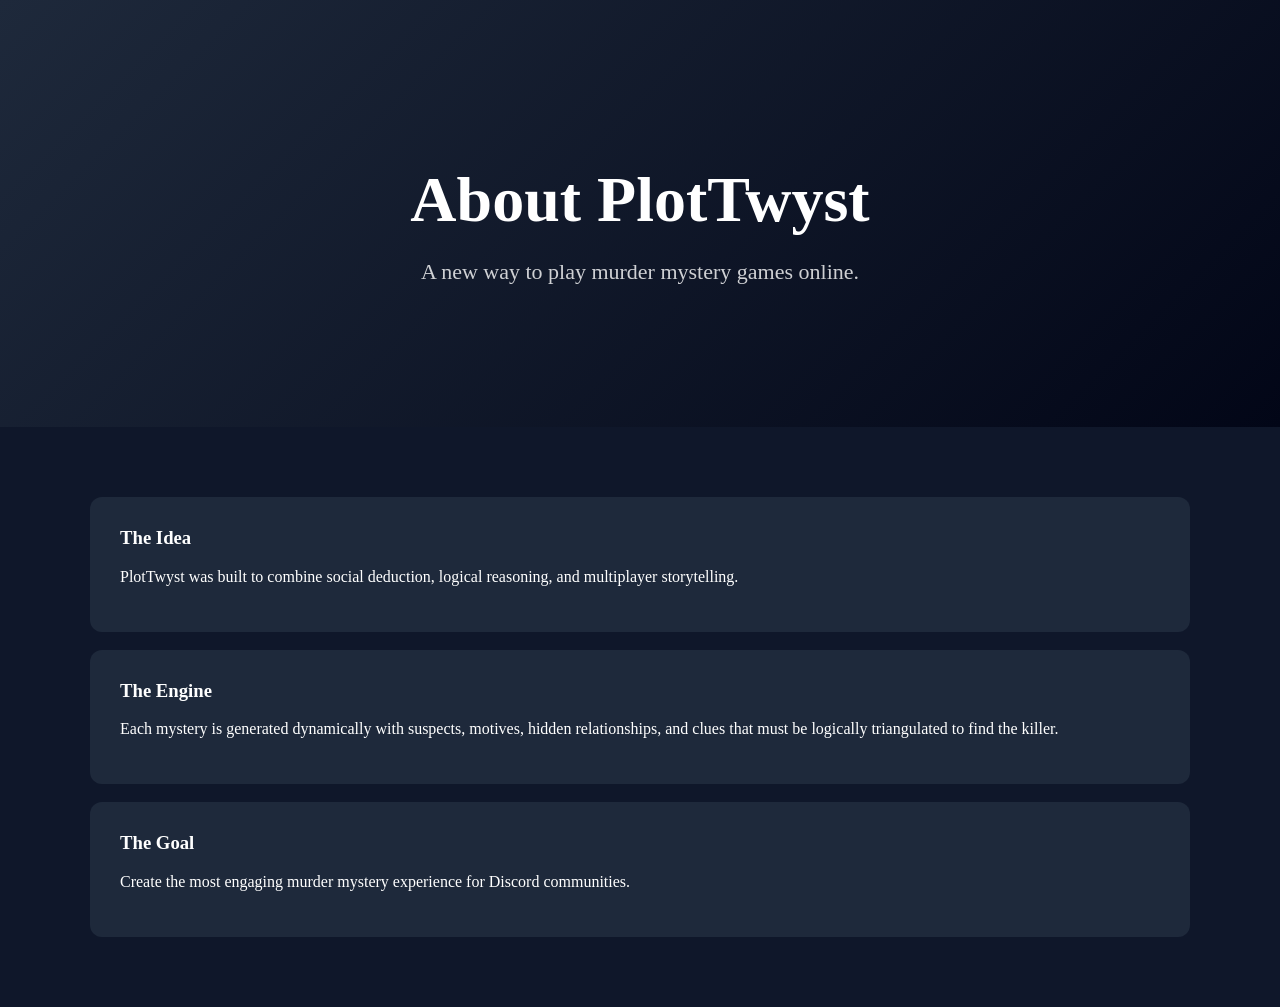
==== about.html @ 2ab7214e "Add files via upload" ====
<!DOCTYPE html>
<html>
<head>
<title>About PlotTwyst</title>
<link rel="stylesheet" href="style.css">
</head>

<body>

<div class="hero">
<h1>About PlotTwyst</h1>
<p>A new way to play murder mystery games online.</p>
</div>

<div class="container section">

<div class="card">
<h3>The Idea</h3>
<p>
PlotTwyst was built to combine social deduction, logical reasoning,
and multiplayer storytelling.
</p>
</div>

<br>

<div class="card">
<h3>The Engine</h3>
<p>
Each mystery is generated dynamically with suspects,
motives, hidden relationships, and clues that must be
logically triangulated to find the killer.
</p>
</div>

<br>

<div class="card">
<h3>The Goal</h3>
<p>
Create the most engaging murder mystery experience
for Discord communities.
</p>
</div>

</div>

</body>
</html>
---- style.css ----
/* NAVBAR */

.navbar {
display:flex;
justify-content:space-between;
align-items:center;
padding:20px 40px;
background:#111;
}

.logo {
font-size:22px;
font-weight:bold;
}

.nav-links a {
margin-left:20px;
text-decoration:none;
color:white;
font-weight:500;
}

.nav-links a:hover {
color:#ff4d4d;
}

body{
font-family: -apple-system,BlinkMacSystemFont,Segoe UI,Roboto;
margin:0;
background:#0f172a;
color:white;
}

.container{
max-width:1100px;
margin:auto;
padding:40px 20px;
}

.hero{
text-align:center;
padding:120px 20px;
background:linear-gradient(135deg,#1e293b,#020617);
}

.hero h1{
font-size:64px;
margin-bottom:10px;
}

.hero p{
font-size:22px;
opacity:.8;
}

.button{
display:inline-block;
margin-top:30px;
padding:14px 30px;
background:#6366f1;
border-radius:8px;
text-decoration:none;
color:white;
font-weight:600;
}

.section{
padding:70px 0;
}

.grid{
display:grid;
grid-template-columns:repeat(auto-fit,minmax(240px,1fr));
gap:30px;
}

.card{
background:#1e293b;
padding:30px;
border-radius:12px;
}

.card h3{
margin-top:0;
}

.step{
text-align:center;
}

.step-number{
font-size:40px;
background:#6366f1;
width:60px;
height:60px;
line-height:60px;
border-radius:50%;
margin:auto;
margin-bottom:15px;
}

footer{
text-align:center;
padding:40px;
opacity:.6;
}
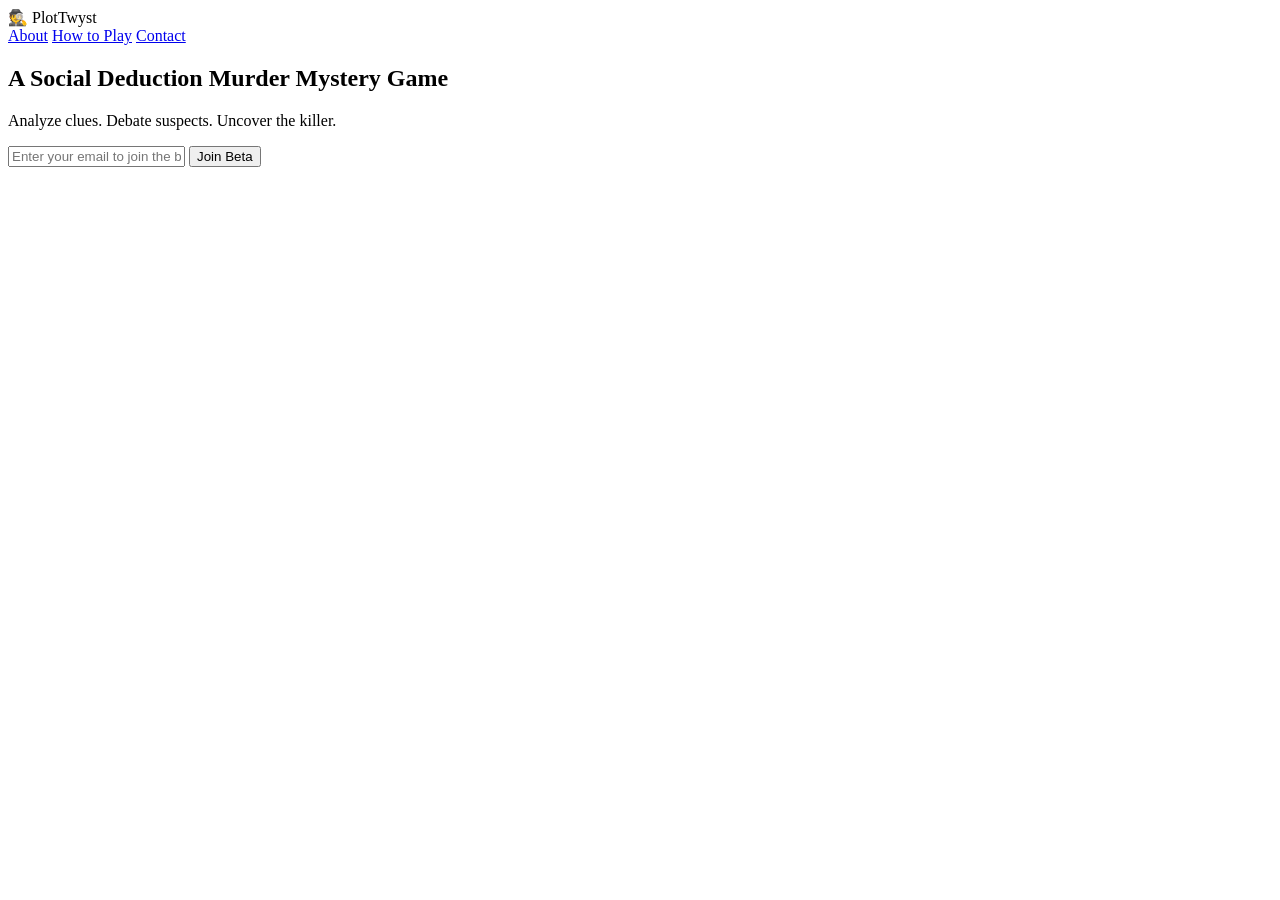
==== commit 169c4891: "Update about.html" ====
--- a/about.html
+++ b/about.html
@@ -1,49 +1,58 @@
 <!DOCTYPE html>
 <html>
+
 <head>
-<title>About PlotTwyst</title>
-<link rel="stylesheet" href="style.css">
+
+<title>PlotTwyst – Social Murder Mystery Game</title>
+
+<link rel="stylesheet" href="css/style.css">
+
 </head>
 
 <body>
 
-<div class="hero">
-<h1>About PlotTwyst</h1>
-<p>A new way to play murder mystery games online.</p>
-</div>
+<nav>
 
-<div class="container section">
+<div class="logo">🕵️ PlotTwyst</div>
 
-<div class="card">
-<h3>The Idea</h3>
-<p>
-PlotTwyst was built to combine social deduction, logical reasoning,
-and multiplayer storytelling.
-</p>
-</div>
+<div class="menu">
 
-<br>
-
-<div class="card">
-<h3>The Engine</h3>
-<p>
-Each mystery is generated dynamically with suspects,
-motives, hidden relationships, and clues that must be
-logically triangulated to find the killer.
-</p>
-</div>
-
-<br>
-
-<div class="card">
-<h3>The Goal</h3>
-<p>
-Create the most engaging murder mystery experience
-for Discord communities.
-</p>
-</div>
+<a href="about.html">About</a>
+<a href="how-to-play.html">How to Play</a>
+<a href="contact.html">Contact</a>
 
 </div>
 
-</body>
-</html>+</nav>
+
+
+<section class="hero">
+
+<h1>
+A Social Deduction Murder Mystery Game
+</h1>
+
+<p>
+Analyze clues. Debate suspects. Uncover the killer.
+</p>
+
+<form id="signup-form">
+
+<input
+type="email"
+placeholder="Enter your email to join the beta"
+required
+id="email"
+/>
+
+<button type="submit">
+
+Join Beta
+
+</button>
+
+</form>
+
+<p id="signup-status"></p>
+
+</section>
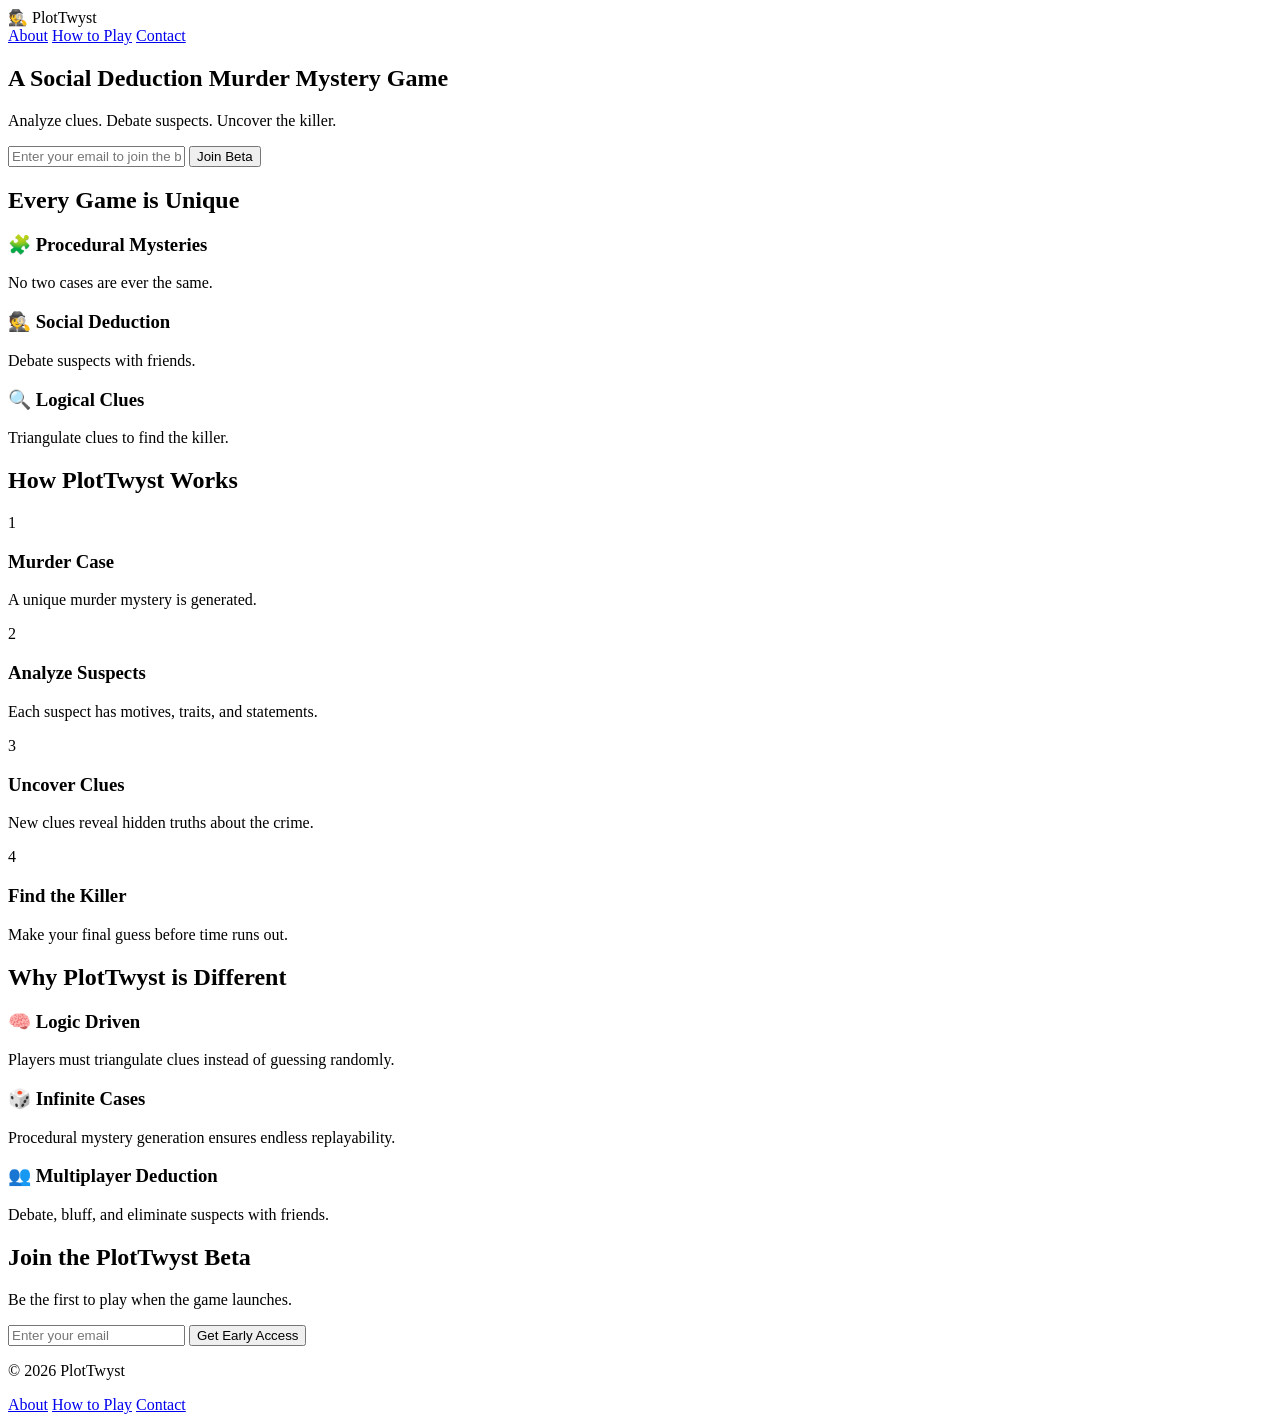
==== commit 7ff50732: "Update about.html" ====
--- a/about.html
+++ b/about.html
@@ -56,3 +56,171 @@
 <p id="signup-status"></p>
 
 </section>
+
+<section class="proof">
+
+<h2>Every Game is Unique</h2>
+
+<div class="proof-grid">
+
+<div>
+<h3>🧩 Procedural Mysteries</h3>
+<p>No two cases are ever the same.</p>
+</div>
+
+<div>
+<h3>🕵️ Social Deduction</h3>
+<p>Debate suspects with friends.</p>
+</div>
+
+<div>
+<h3>🔍 Logical Clues</h3>
+<p>Triangulate clues to find the killer.</p>
+</div>
+
+</div>
+
+</section>
+
+<section class="steps">
+
+<h2>How PlotTwyst Works</h2>
+
+<div class="steps-grid">
+
+<div class="step">
+
+<div class="number">1</div>
+
+<h3>Murder Case</h3>
+
+<p>
+A unique murder mystery is generated.
+</p>
+
+</div>
+
+<div class="step">
+
+<div class="number">2</div>
+
+<h3>Analyze Suspects</h3>
+
+<p>
+Each suspect has motives, traits, and statements.
+</p>
+
+</div>
+
+<div class="step">
+
+<div class="number">3</div>
+
+<h3>Uncover Clues</h3>
+
+<p>
+New clues reveal hidden truths about the crime.
+</p>
+
+</div>
+
+<div class="step">
+
+<div class="number">4</div>
+
+<h3>Find the Killer</h3>
+
+<p>
+Make your final guess before time runs out.
+</p>
+
+</div>
+
+</div>
+
+</section>
+
+<section class="features">
+
+<h2>Why PlotTwyst is Different</h2>
+
+<div class="features-grid">
+
+<div class="feature">
+
+<h3>🧠 Logic Driven</h3>
+
+<p>
+Players must triangulate clues instead of guessing randomly.
+</p>
+
+</div>
+
+<div class="feature">
+
+<h3>🎲 Infinite Cases</h3>
+
+<p>
+Procedural mystery generation ensures endless replayability.
+</p>
+
+</div>
+
+<div class="feature">
+
+<h3>👥 Multiplayer Deduction</h3>
+
+<p>
+Debate, bluff, and eliminate suspects with friends.
+</p>
+
+</div>
+
+</div>
+
+</section>
+
+<section class="cta">
+
+<h2>Join the PlotTwyst Beta</h2>
+
+<p>
+Be the first to play when the game launches.
+</p>
+
+<form id="signup-form-2">
+
+<input
+type="email"
+placeholder="Enter your email"
+required
+/>
+
+<button type="submit">
+
+Get Early Access
+
+</button>
+
+</form>
+
+</section>
+
+<footer>
+
+<p>© 2026 PlotTwyst</p>
+
+<div>
+
+<a href="about.html">About</a>
+<a href="how-to-play.html">How to Play</a>
+<a href="contact.html">Contact</a>
+
+</div>
+
+</footer>
+
+<script src="js/signup.js"></script>
+
+</body>
+</html>
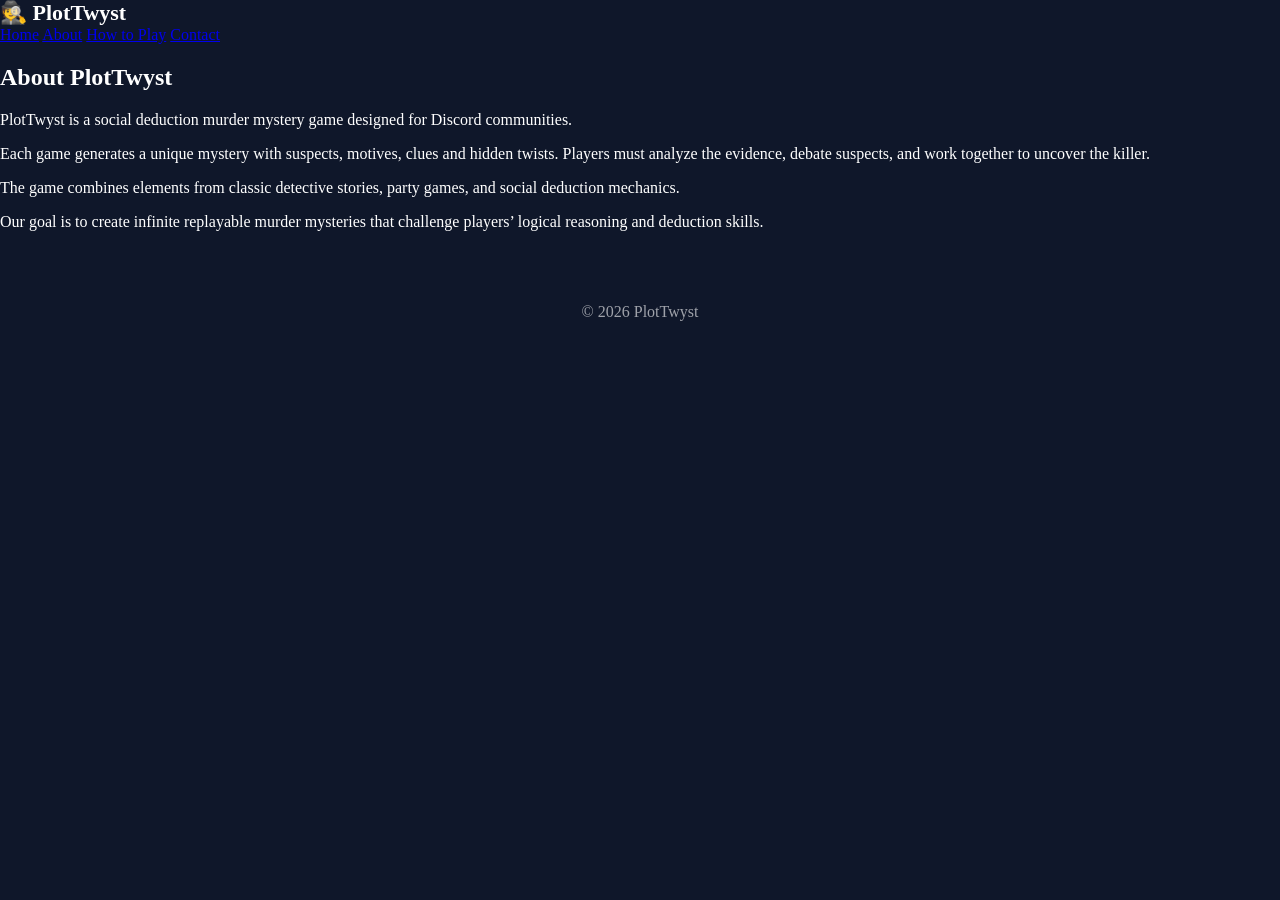
==== commit e0dcdb33: "Update about.html" ====
--- a/about.html
+++ b/about.html
@@ -3,9 +3,12 @@
 
 <head>
 
-<title>PlotTwyst – Social Murder Mystery Game</title>
+<meta charset="UTF-8">
+<meta name="viewport" content="width=device-width, initial-scale=1.0">
 
-<link rel="stylesheet" href="css/style.css">
+<title>About PlotTwyst</title>
+
+<link rel="stylesheet" href="style.css">
 
 </head>
 
@@ -17,6 +20,7 @@
 
 <div class="menu">
 
+<a href="index.html">Home</a>
 <a href="about.html">About</a>
 <a href="how-to-play.html">How to Play</a>
 <a href="contact.html">Contact</a>
@@ -26,201 +30,43 @@
 </nav>
 
 
-<section class="hero">
+<section class="page">
 
-<h1>
-A Social Deduction Murder Mystery Game
-</h1>
+<h1>About PlotTwyst</h1>
 
 <p>
-Analyze clues. Debate suspects. Uncover the killer.
+
+PlotTwyst is a social deduction murder mystery game designed for Discord communities.
+
 </p>
 
-<form id="signup-form">
+<p>
 
-<input
-type="email"
-placeholder="Enter your email to join the beta"
-required
-id="email"
-/>
+Each game generates a unique mystery with suspects, motives, clues and hidden twists. Players must analyze the evidence, debate suspects, and work together to uncover the killer.
 
-<button type="submit">
+</p>
 
-Join Beta
+<p>
 
-</button>
+The game combines elements from classic detective stories, party games, and social deduction mechanics.
 
-</form>
+</p>
 
-<p id="signup-status"></p>
+<p>
+
+Our goal is to create infinite replayable murder mysteries that challenge players’ logical reasoning and deduction skills.
+
+</p>
 
 </section>
 
-<section class="proof">
-
-<h2>Every Game is Unique</h2>
-
-<div class="proof-grid">
-
-<div>
-<h3>🧩 Procedural Mysteries</h3>
-<p>No two cases are ever the same.</p>
-</div>
-
-<div>
-<h3>🕵️ Social Deduction</h3>
-<p>Debate suspects with friends.</p>
-</div>
-
-<div>
-<h3>🔍 Logical Clues</h3>
-<p>Triangulate clues to find the killer.</p>
-</div>
-
-</div>
-
-</section>
-
-<section class="steps">
-
-<h2>How PlotTwyst Works</h2>
-
-<div class="steps-grid">
-
-<div class="step">
-
-<div class="number">1</div>
-
-<h3>Murder Case</h3>
-
-<p>
-A unique murder mystery is generated.
-</p>
-
-</div>
-
-<div class="step">
-
-<div class="number">2</div>
-
-<h3>Analyze Suspects</h3>
-
-<p>
-Each suspect has motives, traits, and statements.
-</p>
-
-</div>
-
-<div class="step">
-
-<div class="number">3</div>
-
-<h3>Uncover Clues</h3>
-
-<p>
-New clues reveal hidden truths about the crime.
-</p>
-
-</div>
-
-<div class="step">
-
-<div class="number">4</div>
-
-<h3>Find the Killer</h3>
-
-<p>
-Make your final guess before time runs out.
-</p>
-
-</div>
-
-</div>
-
-</section>
-
-<section class="features">
-
-<h2>Why PlotTwyst is Different</h2>
-
-<div class="features-grid">
-
-<div class="feature">
-
-<h3>🧠 Logic Driven</h3>
-
-<p>
-Players must triangulate clues instead of guessing randomly.
-</p>
-
-</div>
-
-<div class="feature">
-
-<h3>🎲 Infinite Cases</h3>
-
-<p>
-Procedural mystery generation ensures endless replayability.
-</p>
-
-</div>
-
-<div class="feature">
-
-<h3>👥 Multiplayer Deduction</h3>
-
-<p>
-Debate, bluff, and eliminate suspects with friends.
-</p>
-
-</div>
-
-</div>
-
-</section>
-
-<section class="cta">
-
-<h2>Join the PlotTwyst Beta</h2>
-
-<p>
-Be the first to play when the game launches.
-</p>
-
-<form id="signup-form-2">
-
-<input
-type="email"
-placeholder="Enter your email"
-required
-/>
-
-<button type="submit">
-
-Get Early Access
-
-</button>
-
-</form>
-
-</section>
 
 <footer>
 
 <p>© 2026 PlotTwyst</p>
 
-<div>
-
-<a href="about.html">About</a>
-<a href="how-to-play.html">How to Play</a>
-<a href="contact.html">Contact</a>
-
-</div>
-
 </footer>
 
-<script src="js/signup.js"></script>
+</body>
 
-</body>
 </html>
--- a/style.css
+++ b/style.css
@@ -0,0 +1,107 @@
+
+/* NAVBAR */
+
+.navbar {
+display:flex;
+justify-content:space-between;
+align-items:center;
+padding:20px 40px;
+background:#111;
+}
+
+.logo {
+font-size:22px;
+font-weight:bold;
+}
+
+.nav-links a {
+margin-left:20px;
+text-decoration:none;
+color:white;
+font-weight:500;
+}
+
+.nav-links a:hover {
+color:#ff4d4d;
+}
+
+body{
+font-family: -apple-system,BlinkMacSystemFont,Segoe UI,Roboto;
+margin:0;
+background:#0f172a;
+color:white;
+}
+
+.container{
+max-width:1100px;
+margin:auto;
+padding:40px 20px;
+}
+
+.hero{
+text-align:center;
+padding:120px 20px;
+background:linear-gradient(135deg,#1e293b,#020617);
+}
+
+.hero h1{
+font-size:64px;
+margin-bottom:10px;
+}
+
+.hero p{
+font-size:22px;
+opacity:.8;
+}
+
+.button{
+display:inline-block;
+margin-top:30px;
+padding:14px 30px;
+background:#6366f1;
+border-radius:8px;
+text-decoration:none;
+color:white;
+font-weight:600;
+}
+
+.section{
+padding:70px 0;
+}
+
+.grid{
+display:grid;
+grid-template-columns:repeat(auto-fit,minmax(240px,1fr));
+gap:30px;
+}
+
+.card{
+background:#1e293b;
+padding:30px;
+border-radius:12px;
+}
+
+.card h3{
+margin-top:0;
+}
+
+.step{
+text-align:center;
+}
+
+.step-number{
+font-size:40px;
+background:#6366f1;
+width:60px;
+height:60px;
+line-height:60px;
+border-radius:50%;
+margin:auto;
+margin-bottom:15px;
+}
+
+footer{
+text-align:center;
+padding:40px;
+opacity:.6;
+}
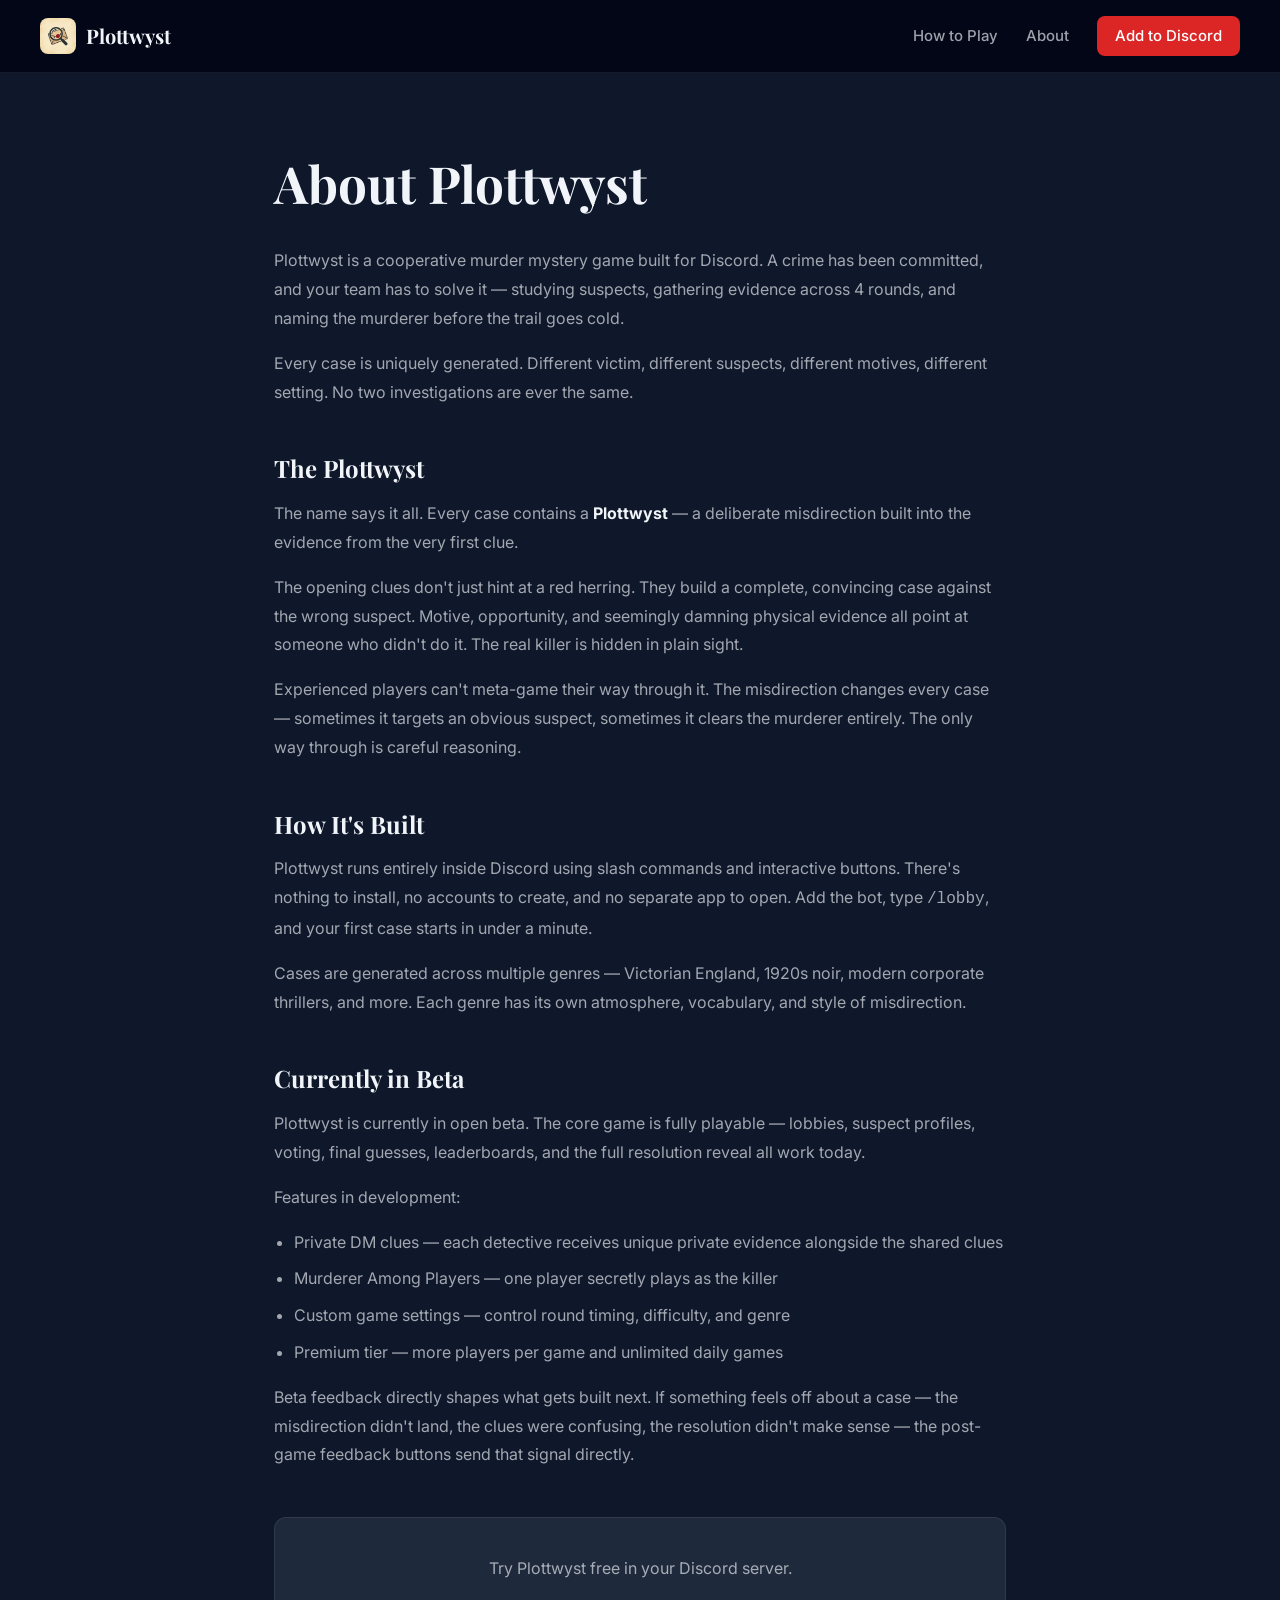
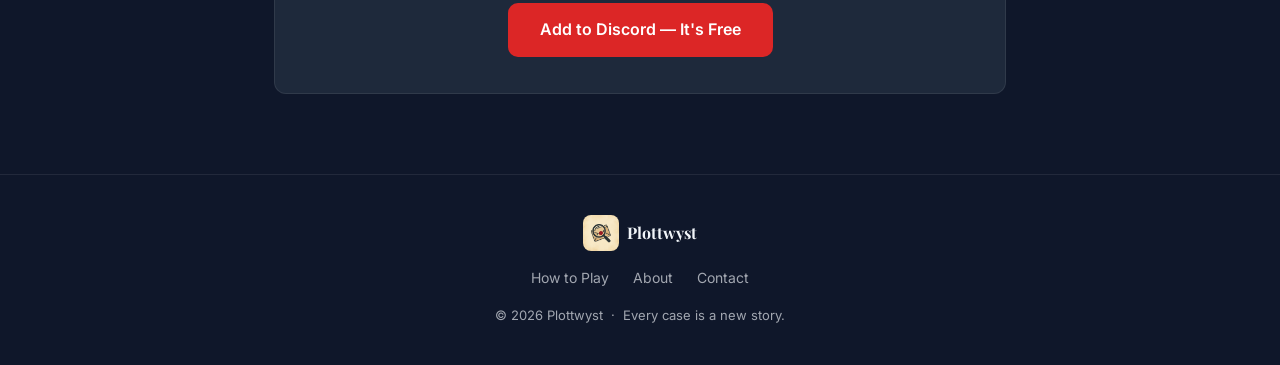
==== commit a6a88c75: "feat: full website revamp for beta launch - index.html: complete rewrite — hero with Add to Discord " ====
--- a/about.html
+++ b/about.html
@@ -1,72 +1,112 @@
 <!DOCTYPE html>
-<html>
-
+<html lang="en">
 <head>
-
-<meta charset="UTF-8">
-<meta name="viewport" content="width=device-width, initial-scale=1.0">
-
-<title>About PlotTwyst</title>
-
-<link rel="stylesheet" href="style.css">
-
+  <meta charset="UTF-8">
+  <meta name="viewport" content="width=device-width, initial-scale=1.0">
+  <title>About — Plottwyst</title>
+  <meta name="description" content="Plottwyst is a cooperative murder mystery game for Discord. Every case is uniquely generated. Every case has a Plottwyst.">
+  <link rel="icon" type="image/png" href="logo.png">
+  <link rel="preconnect" href="https://fonts.googleapis.com">
+  <link rel="preconnect" href="https://fonts.gstatic.com" crossorigin>
+  <link href="https://fonts.googleapis.com/css2?family=Playfair+Display:wght@700;900&family=Inter:wght@400;500;600&display=swap" rel="stylesheet">
+  <link rel="stylesheet" href="style.css">
 </head>
-
 <body>
 
 <nav>
-
-<div class="logo">🕵️ PlotTwyst</div>
-
-<div class="menu">
-
-<a href="index.html">Home</a>
-<a href="about.html">About</a>
-<a href="how-to-play.html">How to Play</a>
-<a href="contact.html">Contact</a>
-
-</div>
-
+  <a href="index.html" class="logo">
+    <img src="logo.png" alt="Plottwyst logo" class="logo-img">
+    <span>Plottwyst</span>
+  </a>
+  <div class="menu">
+    <a href="how-to-play.html">How to Play</a>
+    <a href="about.html">About</a>
+    <a href="https://discord.com/oauth2/authorize?client_id=1469917860406100093&permissions=277025777728&integration_type=0&scope=bot+applications.commands" class="btn-nav" target="_blank" rel="noopener">Add to Discord</a>
+  </div>
 </nav>
 
 
 <section class="page">
+  <h1>About Plottwyst</h1>
 
-<h1>About PlotTwyst</h1>
+  <p>
+    Plottwyst is a cooperative murder mystery game built for Discord. A crime has been committed, and your team has to solve it — studying suspects, gathering evidence across 4 rounds, and naming the murderer before the trail goes cold.
+  </p>
 
-<p>
+  <p>
+    Every case is uniquely generated. Different victim, different suspects, different motives, different setting. No two investigations are ever the same.
+  </p>
 
-PlotTwyst is a social deduction murder mystery game designed for Discord communities.
 
-</p>
+  <h2>The Plottwyst</h2>
 
-<p>
+  <p>
+    The name says it all. Every case contains a <strong>Plottwyst</strong> — a deliberate misdirection built into the evidence from the very first clue.
+  </p>
 
-Each game generates a unique mystery with suspects, motives, clues and hidden twists. Players must analyze the evidence, debate suspects, and work together to uncover the killer.
+  <p>
+    The opening clues don't just hint at a red herring. They build a complete, convincing case against the wrong suspect. Motive, opportunity, and seemingly damning physical evidence all point at someone who didn't do it. The real killer is hidden in plain sight.
+  </p>
 
-</p>
+  <p>
+    Experienced players can't meta-game their way through it. The misdirection changes every case — sometimes it targets an obvious suspect, sometimes it clears the murderer entirely. The only way through is careful reasoning.
+  </p>
 
-<p>
 
-The game combines elements from classic detective stories, party games, and social deduction mechanics.
+  <h2>How It's Built</h2>
 
-</p>
+  <p>
+    Plottwyst runs entirely inside Discord using slash commands and interactive buttons. There's nothing to install, no accounts to create, and no separate app to open. Add the bot, type <code>/lobby</code>, and your first case starts in under a minute.
+  </p>
 
-<p>
+  <p>
+    Cases are generated across multiple genres — Victorian England, 1920s noir, modern corporate thrillers, and more. Each genre has its own atmosphere, vocabulary, and style of misdirection.
+  </p>
 
-Our goal is to create infinite replayable murder mysteries that challenge players’ logical reasoning and deduction skills.
 
-</p>
+  <h2>Currently in Beta</h2>
 
+  <p>
+    Plottwyst is currently in open beta. The core game is fully playable — lobbies, suspect profiles, voting, final guesses, leaderboards, and the full resolution reveal all work today.
+  </p>
+
+  <p>
+    Features in development:
+  </p>
+
+  <ul>
+    <li>Private DM clues — each detective receives unique private evidence alongside the shared clues</li>
+    <li>Murderer Among Players — one player secretly plays as the killer</li>
+    <li>Custom game settings — control round timing, difficulty, and genre</li>
+    <li>Premium tier — more players per game and unlimited daily games</li>
+  </ul>
+
+  <p>
+    Beta feedback directly shapes what gets built next. If something feels off about a case — the misdirection didn't land, the clues were confusing, the resolution didn't make sense — the post-game feedback buttons send that signal directly.
+  </p>
+
+
+  <div class="cta-inline">
+    <p>Try Plottwyst free in your Discord server.</p>
+    <a href="https://discord.com/oauth2/authorize?client_id=1469917860406100093&permissions=277025777728&integration_type=0&scope=bot+applications.commands" class="btn-primary" target="_blank" rel="noopener">Add to Discord — It's Free</a>
+  </div>
 </section>
 
 
 <footer>
-
-<p>© 2026 PlotTwyst</p>
-
+  <div class="footer-inner">
+    <div class="footer-logo">
+      <img src="logo.png" alt="Plottwyst" class="logo-img">
+      <span>Plottwyst</span>
+    </div>
+    <div class="footer-links">
+      <a href="how-to-play.html">How to Play</a>
+      <a href="about.html">About</a>
+      <a href="contact.html">Contact</a>
+    </div>
+    <p class="footer-copy">© 2026 Plottwyst &nbsp;·&nbsp; Every case is a new story.</p>
+  </div>
 </footer>
 
 </body>
-
 </html>
--- a/style.css
+++ b/style.css
@@ -1,107 +1,600 @@
-
-/* NAVBAR */
-
-.navbar {
-display:flex;
-justify-content:space-between;
-align-items:center;
-padding:20px 40px;
-background:#111;
+/* ── Reset & Base ──────────────────────────────────────────────────────── */
+*, *::before, *::after { box-sizing: border-box; margin: 0; padding: 0; }
+
+:root {
+  --bg:          #0f172a;
+  --bg-card:     #1e293b;
+  --bg-dark:     #020617;
+  --accent:      #dc2626;
+  --accent-hover:#b91c1c;
+  --gold:        #f59e0b;
+  --text:        #f1f5f9;
+  --text-muted:  rgba(241,245,249,0.65);
+  --border:      rgba(255,255,255,0.08);
+  --radius:      12px;
+}
+
+html { scroll-behavior: smooth; }
+
+body {
+  font-family: 'Inter', Arial, sans-serif;
+  background: var(--bg);
+  color: var(--text);
+  line-height: 1.6;
+}
+
+h1, h2, h3 {
+  font-family: 'Playfair Display', Georgia, serif;
+  line-height: 1.2;
+}
+
+a { color: inherit; text-decoration: none; }
+
+.container {
+  max-width: 1080px;
+  margin: 0 auto;
+  padding: 0 24px;
+}
+
+
+/* ── Nav ────────────────────────────────────────────────────────────────── */
+nav {
+  display: flex;
+  justify-content: space-between;
+  align-items: center;
+  padding: 16px 40px;
+  background: var(--bg-dark);
+  border-bottom: 1px solid var(--border);
+  position: sticky;
+  top: 0;
+  z-index: 100;
 }
 
 .logo {
-font-size:22px;
-font-weight:bold;
-}
-
-.nav-links a {
-margin-left:20px;
-text-decoration:none;
-color:white;
-font-weight:500;
-}
-
-.nav-links a:hover {
-color:#ff4d4d;
-}
-
-body{
-font-family: -apple-system,BlinkMacSystemFont,Segoe UI,Roboto;
-margin:0;
-background:#0f172a;
-color:white;
-}
-
-.container{
-max-width:1100px;
-margin:auto;
-padding:40px 20px;
-}
-
-.hero{
-text-align:center;
-padding:120px 20px;
-background:linear-gradient(135deg,#1e293b,#020617);
-}
-
-.hero h1{
-font-size:64px;
-margin-bottom:10px;
-}
-
-.hero p{
-font-size:22px;
-opacity:.8;
-}
-
-.button{
-display:inline-block;
-margin-top:30px;
-padding:14px 30px;
-background:#6366f1;
-border-radius:8px;
-text-decoration:none;
-color:white;
-font-weight:600;
-}
-
-.section{
-padding:70px 0;
-}
-
-.grid{
-display:grid;
-grid-template-columns:repeat(auto-fit,minmax(240px,1fr));
-gap:30px;
-}
-
-.card{
-background:#1e293b;
-padding:30px;
-border-radius:12px;
-}
-
-.card h3{
-margin-top:0;
-}
-
-.step{
-text-align:center;
-}
-
-.step-number{
-font-size:40px;
-background:#6366f1;
-width:60px;
-height:60px;
-line-height:60px;
-border-radius:50%;
-margin:auto;
-margin-bottom:15px;
-}
-
-footer{
-text-align:center;
-padding:40px;
-opacity:.6;
-}+  display: flex;
+  align-items: center;
+  gap: 10px;
+  font-family: 'Playfair Display', serif;
+  font-size: 20px;
+  font-weight: 700;
+}
+
+.logo-img {
+  width: 36px;
+  height: 36px;
+  border-radius: 8px;
+  object-fit: cover;
+}
+
+.menu {
+  display: flex;
+  align-items: center;
+  gap: 28px;
+}
+
+.menu a {
+  color: var(--text-muted);
+  font-size: 15px;
+  font-weight: 500;
+  transition: color 0.2s;
+}
+
+.menu a:hover { color: var(--text); }
+
+.btn-nav {
+  background: var(--accent);
+  color: white !important;
+  padding: 8px 18px;
+  border-radius: 8px;
+  font-weight: 600;
+  font-size: 14px;
+  transition: background 0.2s;
+}
+
+.btn-nav:hover { background: var(--accent-hover) !important; }
+
+
+/* ── Buttons ────────────────────────────────────────────────────────────── */
+.btn-primary {
+  display: inline-block;
+  background: var(--accent);
+  color: white;
+  padding: 14px 32px;
+  border-radius: 10px;
+  font-weight: 600;
+  font-size: 16px;
+  transition: background 0.2s, transform 0.15s;
+}
+
+.btn-primary:hover {
+  background: var(--accent-hover);
+  transform: translateY(-1px);
+}
+
+.btn-secondary {
+  display: inline-block;
+  background: transparent;
+  color: var(--text);
+  padding: 14px 32px;
+  border-radius: 10px;
+  font-weight: 600;
+  font-size: 16px;
+  border: 1px solid var(--border);
+  transition: border-color 0.2s, background 0.2s;
+}
+
+.btn-secondary:hover {
+  border-color: rgba(255,255,255,0.3);
+  background: rgba(255,255,255,0.05);
+}
+
+.btn-outline {
+  display: inline-block;
+  background: transparent;
+  color: var(--text-muted);
+  padding: 14px 32px;
+  border-radius: 10px;
+  font-weight: 600;
+  font-size: 16px;
+  border: 1px solid var(--border);
+  cursor: default;
+}
+
+
+/* ── Badge ──────────────────────────────────────────────────────────────── */
+.badge {
+  display: inline-block;
+  background: rgba(220,38,38,0.15);
+  color: #fca5a5;
+  border: 1px solid rgba(220,38,38,0.3);
+  padding: 4px 14px;
+  border-radius: 999px;
+  font-size: 13px;
+  font-weight: 600;
+  margin-bottom: 24px;
+}
+
+
+/* ── Hero ───────────────────────────────────────────────────────────────── */
+.hero {
+  text-align: center;
+  padding: 100px 24px 80px;
+  background: radial-gradient(ellipse at top, #1e1030 0%, var(--bg) 65%);
+}
+
+.hero h1 {
+  font-size: clamp(40px, 6vw, 72px);
+  font-weight: 900;
+  margin-bottom: 24px;
+  letter-spacing: -0.5px;
+}
+
+.hero-sub {
+  font-size: clamp(16px, 2vw, 19px);
+  color: var(--text-muted);
+  margin-bottom: 36px;
+  line-height: 1.7;
+}
+
+.hero-sub strong { color: var(--text); }
+
+.hero-cta {
+  display: flex;
+  justify-content: center;
+  gap: 16px;
+  flex-wrap: wrap;
+  margin-bottom: 20px;
+}
+
+.hero-meta {
+  font-size: 13px;
+  color: var(--text-muted);
+  margin-top: 8px;
+}
+
+
+/* ── What is the Plottwyst ──────────────────────────────────────────────── */
+.what-is {
+  padding: 80px 24px;
+  background: var(--bg-dark);
+  border-top: 1px solid var(--border);
+  border-bottom: 1px solid var(--border);
+}
+
+.what-is-inner {
+  display: grid;
+  grid-template-columns: 1fr 1fr;
+  gap: 60px;
+  align-items: center;
+}
+
+.what-is-text h2 {
+  font-size: clamp(28px, 3vw, 40px);
+  margin-bottom: 20px;
+}
+
+.what-is-text p {
+  color: var(--text-muted);
+  font-size: 16px;
+  margin-bottom: 14px;
+  line-height: 1.8;
+}
+
+.what-is-text p strong { color: var(--text); }
+
+.what-is-card {
+  background: var(--bg-card);
+  border: 1px solid var(--border);
+  border-left: 3px solid var(--accent);
+  border-radius: var(--radius);
+  padding: 32px;
+}
+
+.quote {
+  font-size: 16px;
+  color: var(--text-muted);
+  line-height: 1.8;
+}
+
+
+/* ── How it Works ───────────────────────────────────────────────────────── */
+.how-it-works {
+  padding: 80px 24px;
+  text-align: center;
+}
+
+.how-it-works h2 {
+  font-size: clamp(28px, 3vw, 40px);
+  margin-bottom: 48px;
+}
+
+.steps-grid {
+  display: grid;
+  grid-template-columns: repeat(auto-fit, minmax(220px, 1fr));
+  gap: 24px;
+  max-width: 1000px;
+  margin: 0 auto;
+}
+
+.step {
+  background: var(--bg-card);
+  border: 1px solid var(--border);
+  border-radius: var(--radius);
+  padding: 28px 24px;
+  text-align: left;
+  transition: border-color 0.2s;
+}
+
+.step:hover { border-color: rgba(255,255,255,0.2); }
+
+.step-number {
+  width: 36px;
+  height: 36px;
+  background: var(--accent);
+  color: white;
+  border-radius: 50%;
+  display: flex;
+  align-items: center;
+  justify-content: center;
+  font-weight: 700;
+  font-size: 15px;
+  margin-bottom: 16px;
+}
+
+.step h3 {
+  font-size: 17px;
+  margin-bottom: 10px;
+}
+
+.step p {
+  font-size: 14px;
+  color: var(--text-muted);
+  line-height: 1.7;
+}
+
+
+/* ── Features ───────────────────────────────────────────────────────────── */
+.features {
+  padding: 80px 24px;
+  background: var(--bg-dark);
+  text-align: center;
+  border-top: 1px solid var(--border);
+  border-bottom: 1px solid var(--border);
+}
+
+.features h2 {
+  font-size: clamp(28px, 3vw, 40px);
+  margin-bottom: 48px;
+}
+
+.features-grid {
+  display: grid;
+  grid-template-columns: repeat(auto-fit, minmax(260px, 1fr));
+  gap: 24px;
+  max-width: 1000px;
+  margin: 0 auto;
+}
+
+.feature-card {
+  background: var(--bg-card);
+  border: 1px solid var(--border);
+  border-radius: var(--radius);
+  padding: 32px 28px;
+  text-align: left;
+  transition: border-color 0.2s, transform 0.2s;
+}
+
+.feature-card:hover {
+  border-color: rgba(255,255,255,0.2);
+  transform: translateY(-2px);
+}
+
+.feature-icon {
+  font-size: 28px;
+  margin-bottom: 16px;
+}
+
+.feature-card h3 {
+  font-size: 18px;
+  margin-bottom: 10px;
+}
+
+.feature-card p {
+  font-size: 14px;
+  color: var(--text-muted);
+  line-height: 1.7;
+}
+
+
+/* ── Pricing ────────────────────────────────────────────────────────────── */
+.pricing {
+  padding: 80px 24px;
+  text-align: center;
+}
+
+.pricing h2 {
+  font-size: clamp(28px, 3vw, 40px);
+  margin-bottom: 12px;
+}
+
+.section-sub {
+  color: var(--text-muted);
+  font-size: 16px;
+  margin-bottom: 48px;
+}
+
+.pricing-grid {
+  display: grid;
+  grid-template-columns: repeat(auto-fit, minmax(280px, 1fr));
+  gap: 24px;
+  max-width: 720px;
+  margin: 0 auto;
+}
+
+.pricing-card {
+  background: var(--bg-card);
+  border: 1px solid var(--border);
+  border-radius: var(--radius);
+  padding: 36px 32px;
+  text-align: left;
+  position: relative;
+}
+
+.pricing-premium {
+  border-color: var(--gold);
+}
+
+.premium-badge {
+  position: absolute;
+  top: -12px;
+  left: 50%;
+  transform: translateX(-50%);
+  background: var(--gold);
+  color: #0f172a;
+  padding: 3px 16px;
+  border-radius: 999px;
+  font-size: 12px;
+  font-weight: 700;
+  white-space: nowrap;
+}
+
+.pricing-card h3 {
+  font-size: 20px;
+  margin-bottom: 20px;
+}
+
+.pricing-card ul {
+  list-style: none;
+  margin-bottom: 28px;
+}
+
+.pricing-card ul li {
+  font-size: 14px;
+  color: var(--text-muted);
+  padding: 6px 0;
+  border-bottom: 1px solid var(--border);
+}
+
+.pricing-card ul li strong { color: var(--text); }
+
+.pricing-card .btn-primary,
+.pricing-card .btn-outline {
+  width: 100%;
+  text-align: center;
+}
+
+
+/* ── Bottom CTA ─────────────────────────────────────────────────────────── */
+.cta-bottom {
+  padding: 100px 24px;
+  background: var(--bg-dark);
+  text-align: center;
+  border-top: 1px solid var(--border);
+}
+
+.cta-logo {
+  width: 72px;
+  height: 72px;
+  border-radius: 16px;
+  margin-bottom: 24px;
+}
+
+.cta-bottom h2 {
+  font-size: clamp(28px, 3vw, 44px);
+  margin-bottom: 16px;
+}
+
+.cta-bottom p {
+  color: var(--text-muted);
+  font-size: 16px;
+  margin-bottom: 32px;
+}
+
+.cta-meta {
+  margin-top: 16px;
+  font-size: 13px;
+  color: var(--text-muted);
+}
+
+.cta-meta code {
+  background: var(--bg-card);
+  padding: 2px 8px;
+  border-radius: 4px;
+  font-size: 13px;
+  color: var(--text);
+}
+
+
+/* ── Footer ─────────────────────────────────────────────────────────────── */
+footer {
+  padding: 40px 24px;
+  border-top: 1px solid var(--border);
+}
+
+.footer-inner {
+  max-width: 1080px;
+  margin: 0 auto;
+  display: flex;
+  flex-direction: column;
+  align-items: center;
+  gap: 16px;
+  text-align: center;
+}
+
+.footer-logo {
+  display: flex;
+  align-items: center;
+  gap: 8px;
+  font-family: 'Playfair Display', serif;
+  font-size: 16px;
+  font-weight: 700;
+}
+
+.footer-links {
+  display: flex;
+  gap: 24px;
+}
+
+.footer-links a {
+  color: var(--text-muted);
+  font-size: 14px;
+  transition: color 0.2s;
+}
+
+.footer-links a:hover { color: var(--text); }
+
+.footer-copy {
+  font-size: 13px;
+  color: var(--text-muted);
+}
+
+
+/* ── Inner pages ────────────────────────────────────────────────────────── */
+.page {
+  max-width: 780px;
+  margin: 0 auto;
+  padding: 80px 24px;
+}
+
+.page h1 {
+  font-size: clamp(32px, 4vw, 52px);
+  margin-bottom: 32px;
+}
+
+.page h2 {
+  font-size: 24px;
+  margin-top: 48px;
+  margin-bottom: 16px;
+}
+
+.page h3 {
+  font-size: 18px;
+  margin-top: 32px;
+  margin-bottom: 10px;
+}
+
+.page p {
+  color: var(--text-muted);
+  font-size: 16px;
+  line-height: 1.8;
+  margin-bottom: 16px;
+}
+
+.page ul {
+  color: var(--text-muted);
+  font-size: 16px;
+  line-height: 1.8;
+  margin-bottom: 16px;
+  padding-left: 20px;
+}
+
+.page ul li { margin-bottom: 8px; }
+
+.page strong { color: var(--text); }
+
+.page .tip {
+  background: var(--bg-card);
+  border-left: 3px solid var(--accent);
+  border-radius: var(--radius);
+  padding: 16px 20px;
+  margin: 24px 0;
+  font-size: 15px;
+  color: var(--text-muted);
+}
+
+.page .cta-inline {
+  margin-top: 48px;
+  padding: 36px;
+  background: var(--bg-card);
+  border: 1px solid var(--border);
+  border-radius: var(--radius);
+  text-align: center;
+}
+
+.page .cta-inline p { margin-bottom: 20px; }
+
+
+/* ── Responsive ─────────────────────────────────────────────────────────── */
+@media (max-width: 768px) {
+  nav { padding: 14px 20px; }
+
+  .menu a:not(.btn-nav) { display: none; }
+
+  .hero { padding: 72px 20px 60px; }
+
+  .what-is-inner {
+    grid-template-columns: 1fr;
+    gap: 32px;
+  }
+
+  .steps-grid,
+  .features-grid,
+  .pricing-grid {
+    grid-template-columns: 1fr;
+  }
+
+  .hero-cta { flex-direction: column; align-items: center; }
+
+  .btn-primary,
+  .btn-secondary { width: 100%; max-width: 320px; text-align: center; }
+}
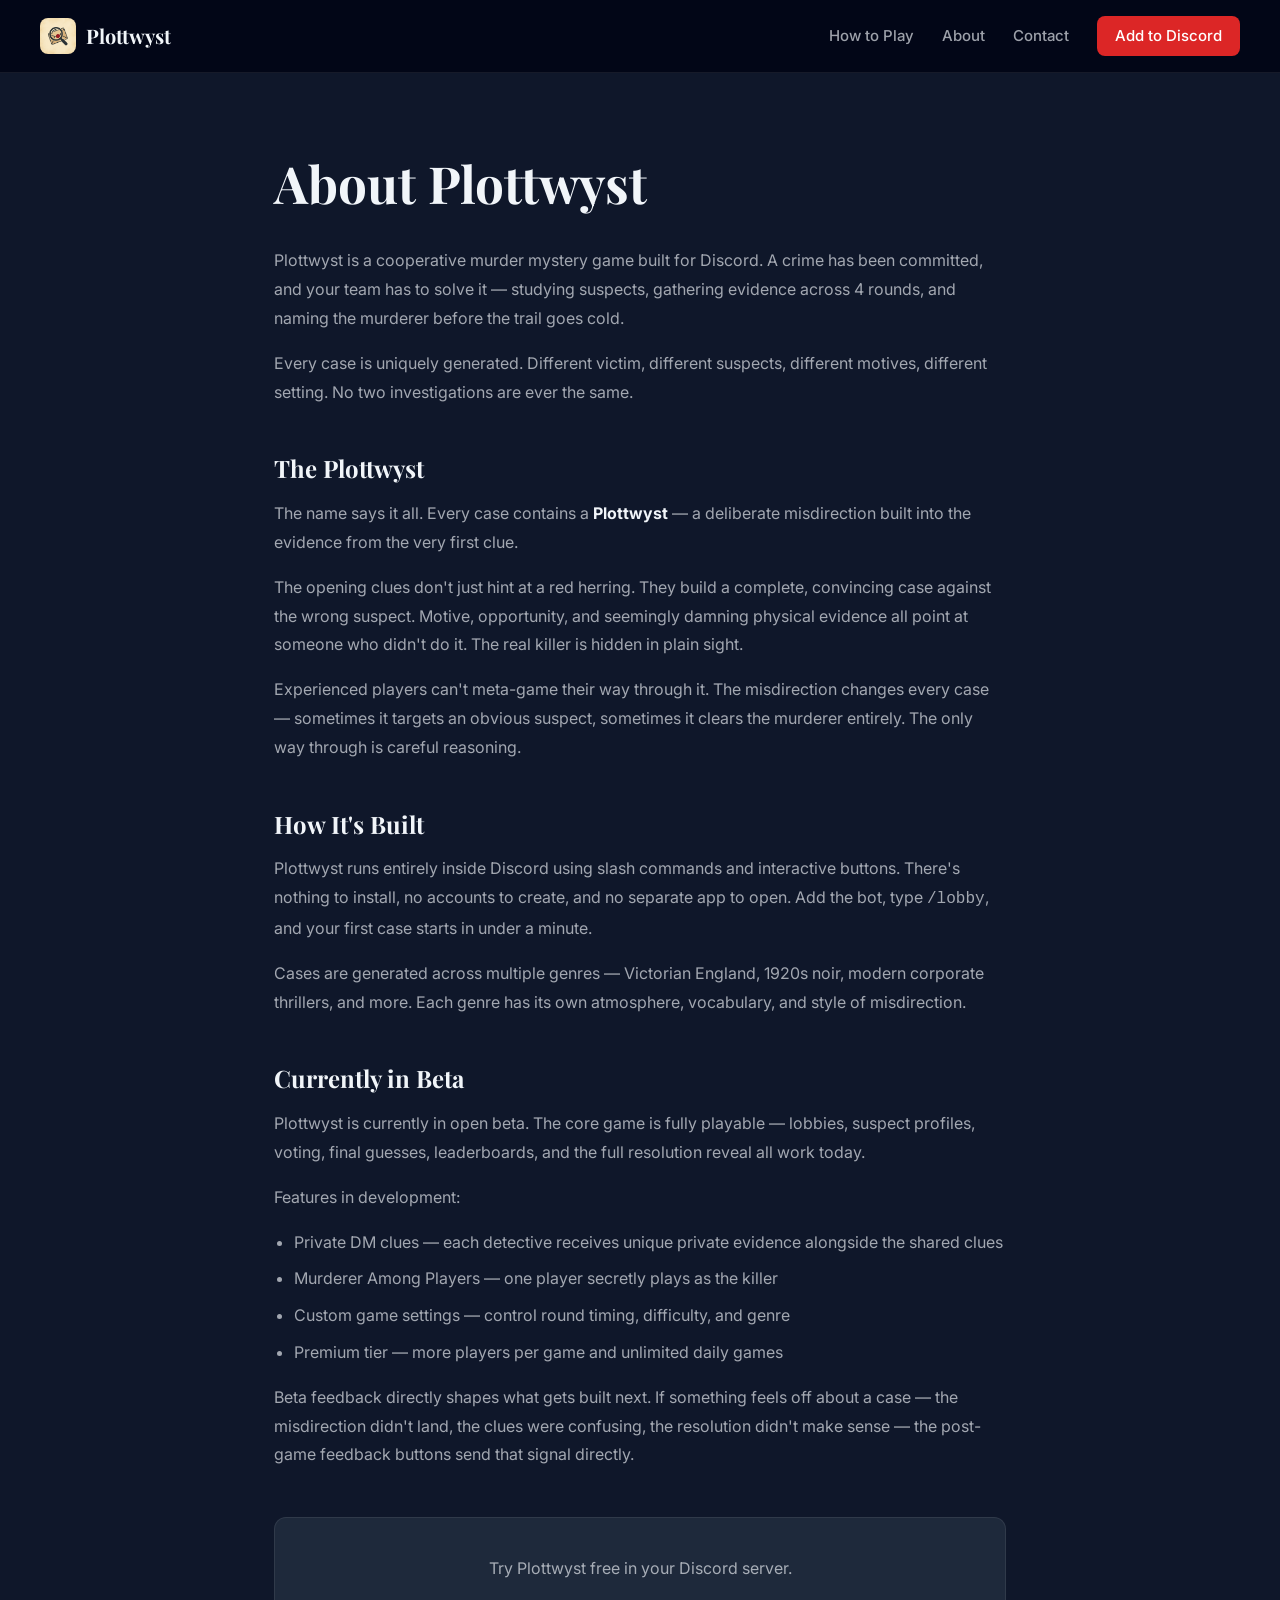
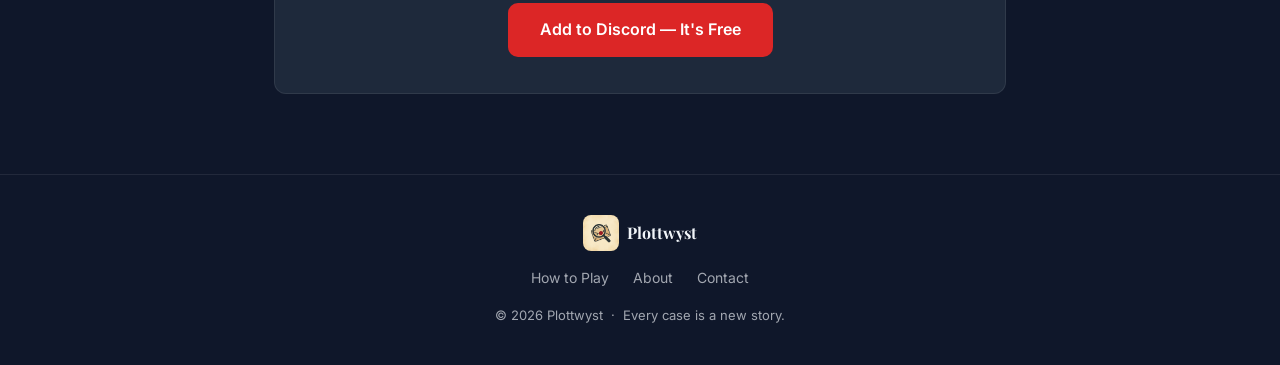
==== commit 8e9c29f3: "fix: mobile nav, contact page rewrite, UI intuitiveness improvements - nav.js: hamburger toggle — ex" ====
--- a/about.html
+++ b/about.html
@@ -18,10 +18,12 @@
     <img src="logo.png" alt="Plottwyst logo" class="logo-img">
     <span>Plottwyst</span>
   </a>
-  <div class="menu">
+  <button class="hamburger" id="hamburger" aria-expanded="false" aria-label="Toggle menu">☰</button>
+  <div class="menu" id="nav-menu">
     <a href="how-to-play.html">How to Play</a>
     <a href="about.html">About</a>
-    <a href="https://discord.com/oauth2/authorize?client_id=1469917860406100093&permissions=277025777728&integration_type=0&scope=bot+applications.commands" class="btn-nav" target="_blank" rel="noopener">Add to Discord</a>
+    <a href="contact.html">Contact</a>
+    <a href="/invite?source=nav" class="btn-nav" target="_blank" rel="noopener">Add to Discord</a>
   </div>
 </nav>
 
@@ -88,7 +90,7 @@
 
   <div class="cta-inline">
     <p>Try Plottwyst free in your Discord server.</p>
-    <a href="https://discord.com/oauth2/authorize?client_id=1469917860406100093&permissions=277025777728&integration_type=0&scope=bot+applications.commands" class="btn-primary" target="_blank" rel="noopener">Add to Discord — It's Free</a>
+    <a href="/invite?source=about" class="btn-primary" target="_blank" rel="noopener">Add to Discord — It's Free</a>
   </div>
 </section>
 
@@ -108,5 +110,6 @@
   </div>
 </footer>
 
+<script src="nav.js"></script>
 </body>
 </html>
--- a/style.css
+++ b/style.css
@@ -48,6 +48,7 @@
   position: sticky;
   top: 0;
   z-index: 100;
+  position: relative;
 }
 
 .logo {
@@ -93,6 +94,18 @@
 
 .btn-nav:hover { background: var(--accent-hover) !important; }
 
+.hamburger {
+  display: none;
+  background: none;
+  border: 1px solid var(--border);
+  color: var(--text);
+  font-size: 20px;
+  cursor: pointer;
+  padding: 6px 12px;
+  border-radius: 6px;
+  line-height: 1;
+}
+
 
 /* ── Buttons ────────────────────────────────────────────────────────────── */
 .btn-primary {
@@ -140,6 +153,16 @@
   cursor: default;
 }
 
+
+/* ── Hero tagline ───────────────────────────────────────────────────────── */
+.hero-tagline {
+  font-size: 14px;
+  font-weight: 600;
+  letter-spacing: 0.08em;
+  text-transform: uppercase;
+  color: var(--text-muted);
+  margin-bottom: 12px;
+}
 
 /* ── Badge ──────────────────────────────────────────────────────────────── */
 .badge {
@@ -268,17 +291,19 @@
 .step:hover { border-color: rgba(255,255,255,0.2); }
 
 .step-number {
-  width: 36px;
-  height: 36px;
+  width: 48px;
+  height: 48px;
   background: var(--accent);
   color: white;
   border-radius: 50%;
   display: flex;
   align-items: center;
   justify-content: center;
+  font-family: 'Playfair Display', serif;
   font-weight: 700;
-  font-size: 15px;
+  font-size: 20px;
   margin-bottom: 16px;
+  flex-shrink: 0;
 }
 
 .step h3 {
@@ -576,11 +601,43 @@
 
 /* ── Responsive ─────────────────────────────────────────────────────────── */
 @media (max-width: 768px) {
-  nav { padding: 14px 20px; }
-
-  .menu a:not(.btn-nav) { display: none; }
-
-  .hero { padding: 72px 20px 60px; }
+  nav {
+    padding: 14px 20px;
+    flex-wrap: wrap;
+    position: sticky;
+    top: 0;
+    z-index: 100;
+  }
+
+  .hamburger { display: block; }
+
+  #nav-menu {
+    display: none;
+    width: 100%;
+    flex-direction: column;
+    gap: 0;
+    padding: 8px 0 16px;
+    border-top: 1px solid var(--border);
+    margin-top: 12px;
+  }
+
+  #nav-menu.open { display: flex; }
+
+  #nav-menu a:not(.btn-nav) {
+    padding: 12px 4px;
+    border-bottom: 1px solid var(--border);
+    color: var(--text);
+    font-size: 16px;
+  }
+
+  #nav-menu .btn-nav {
+    margin-top: 12px;
+    text-align: center;
+    padding: 12px;
+    font-size: 15px;
+  }
+
+  .hero { padding: 64px 20px 48px; }
 
   .what-is-inner {
     grid-template-columns: 1fr;
@@ -597,4 +654,7 @@
 
   .btn-primary,
   .btn-secondary { width: 100%; max-width: 320px; text-align: center; }
-}
+
+  .pricing-card .btn-primary,
+  .pricing-card .btn-outline { max-width: 100%; }
+}
